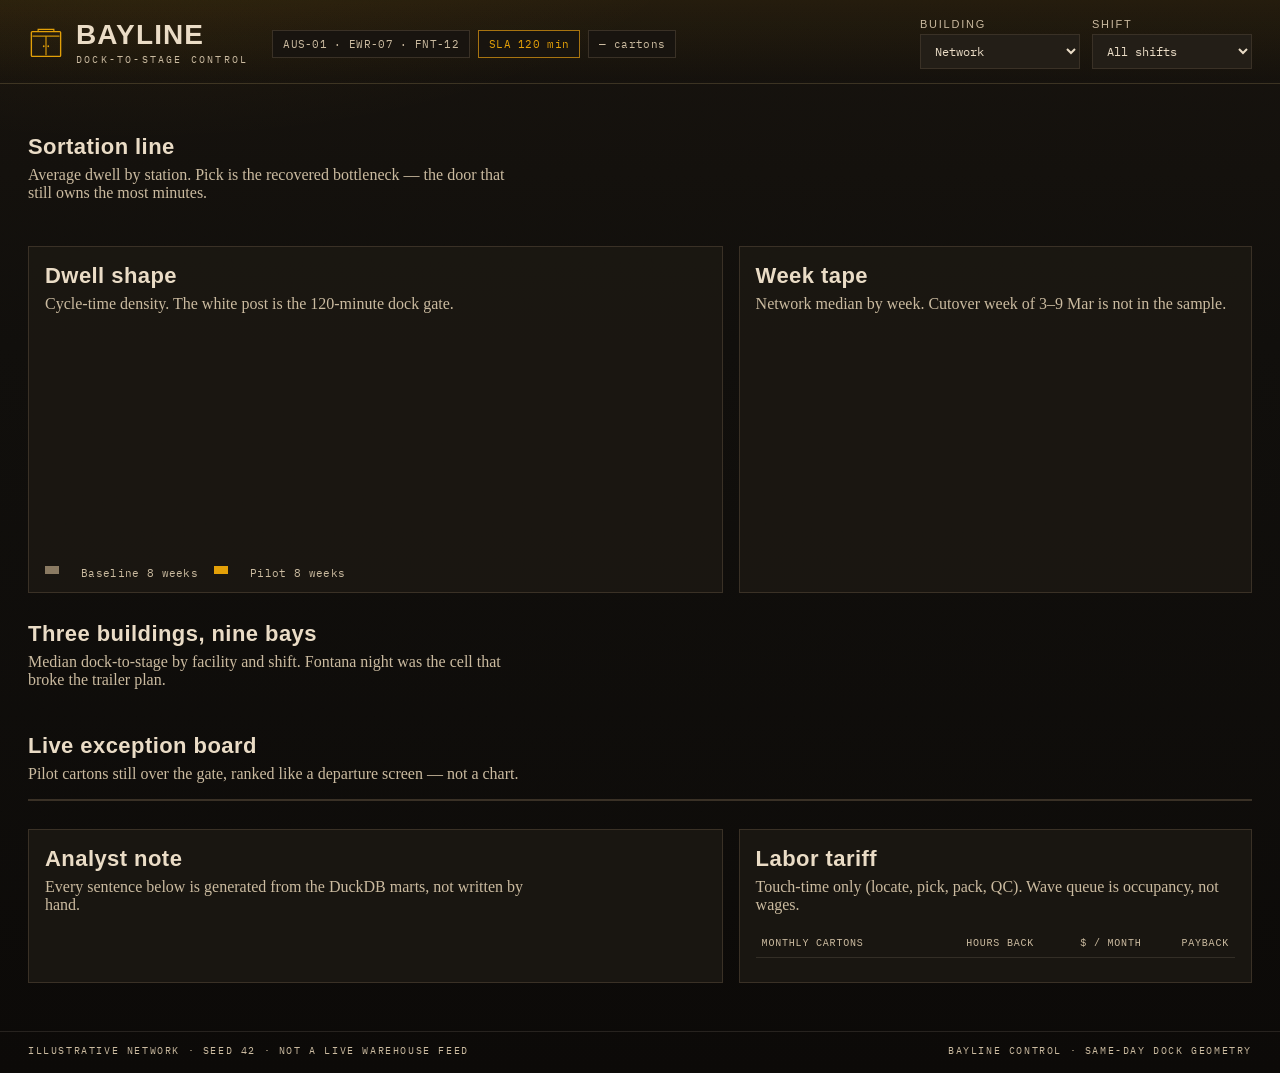
==== index.html @ 3412e3ef "Rebuild the fulfillment case as Bayline dock-to-stage control Replace the generic before/after matpl" ====
<!DOCTYPE html>
<html lang="en">
<head>
  <meta charset="utf-8" />
  <meta http-equiv="refresh" content="0; url=dashboard/" />
  <title>Bayline</title>
  <link rel="canonical" href="dashboard/" />
</head>
<body>
  <p><a href="dashboard/">Open Bayline control board</a></p>
</body>
</html>
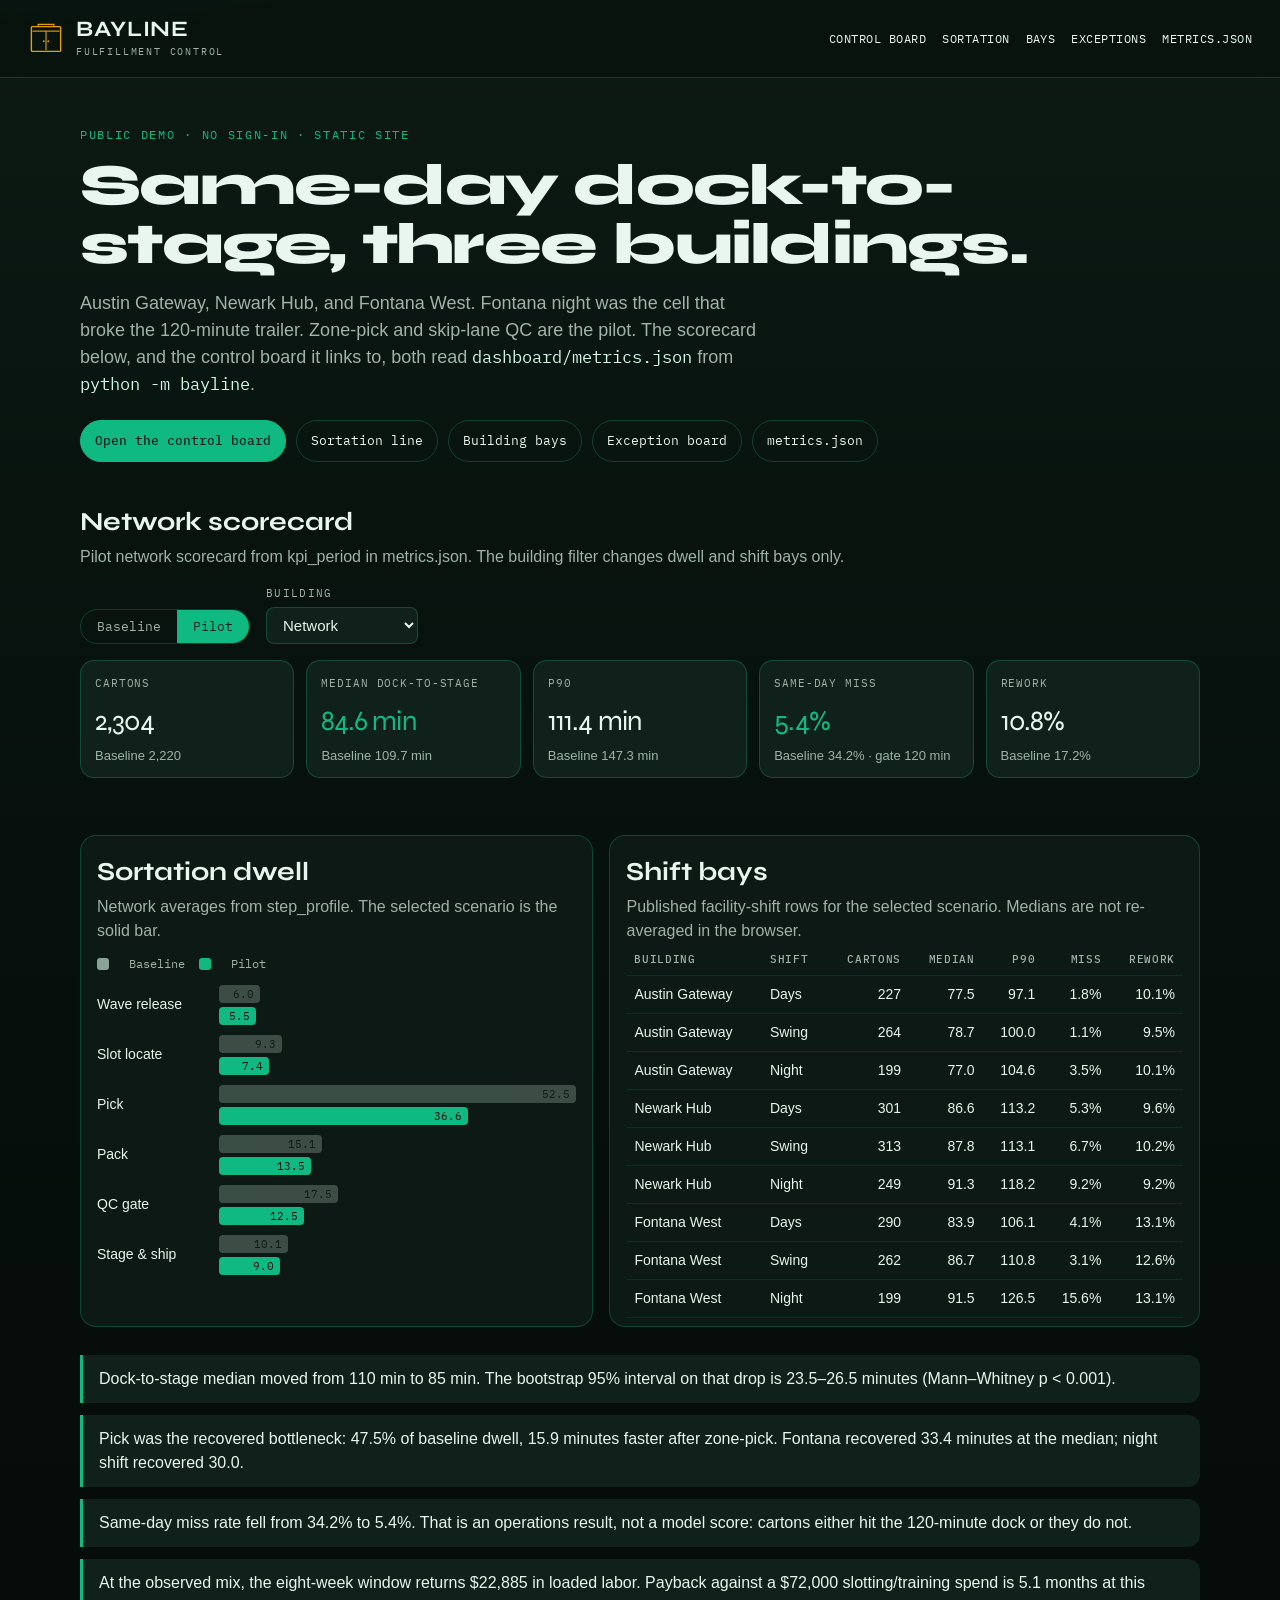
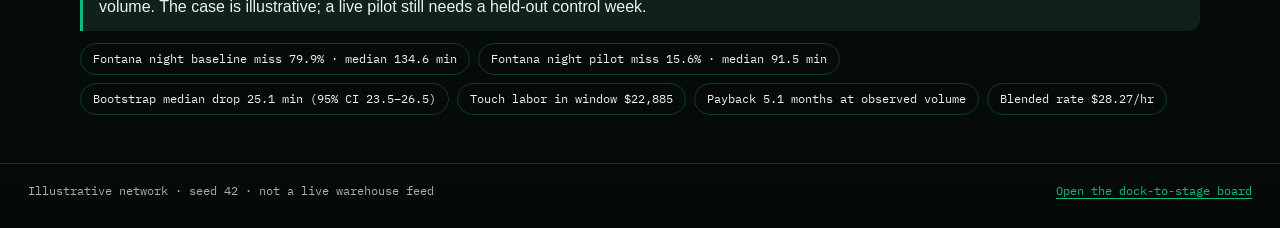
==== commit 306bdf2e: "Add a static GitHub Pages demo for the Bayline KPI board. The pages workflow rebuilds metrics with p" ====
--- a/index.html
+++ b/index.html
@@ -2,11 +2,115 @@
 <html lang="en">
 <head>
   <meta charset="utf-8" />
-  <meta http-equiv="refresh" content="0; url=dashboard/" />
-  <title>Bayline</title>
-  <link rel="canonical" href="dashboard/" />
+  <meta name="viewport" content="width=device-width, initial-scale=1" />
+  <title>Bayline — Fulfillment Control</title>
+  <meta name="description" content="Public demo of the Bayline dock-to-stage control board. No sign-in. Every figure is read from the metrics file produced by python -m bayline." />
+  <meta name="theme-color" content="#07110d" />
+  <link rel="icon" href="dashboard/assets/mark.svg" type="image/svg+xml" />
+  <link rel="preconnect" href="https://fonts.googleapis.com" />
+  <link rel="preconnect" href="https://fonts.gstatic.com" crossorigin />
+  <link href="https://fonts.googleapis.com/css2?family=IBM+Plex+Mono:wght@400;500&family=Syne:wght@700;800&display=swap" rel="stylesheet" />
+  <link rel="stylesheet" href="demo.css" />
 </head>
 <body>
-  <p><a href="dashboard/">Open Bayline control board</a></p>
+  <header class="mast">
+    <a class="brand" href="./">
+      <img src="dashboard/assets/mark.svg" alt="" width="36" height="36" />
+      <span>
+        <strong>Bayline</strong>
+        <small>Fulfillment Control</small>
+      </span>
+    </a>
+    <nav aria-label="Demo">
+      <a href="dashboard/">Control board</a>
+      <a href="dashboard/#line">Sortation</a>
+      <a href="dashboard/#floor">Bays</a>
+      <a href="dashboard/#board">Exceptions</a>
+      <a href="dashboard/metrics.json">metrics.json</a>
+    </nav>
+  </header>
+
+  <main>
+    <section class="hero">
+      <p class="eyebrow">Public demo · no sign-in · static site</p>
+      <h1>Same-day dock-to-stage, three buildings.</h1>
+      <p class="lede">
+        Austin Gateway, Newark Hub, and Fontana West. Fontana night was the cell that broke the 120-minute trailer.
+        Zone-pick and skip-lane QC are the pilot. The scorecard below, and the control board it links to, both read
+        <code>dashboard/metrics.json</code> from <code>python -m bayline</code>.
+      </p>
+      <div class="actions">
+        <a class="btn primary" href="dashboard/">Open the control board</a>
+        <a class="btn" href="dashboard/#line">Sortation line</a>
+        <a class="btn" href="dashboard/#floor">Building bays</a>
+        <a class="btn" href="dashboard/#board">Exception board</a>
+        <a class="btn" href="dashboard/metrics.json">metrics.json</a>
+      </div>
+    </section>
+
+    <section class="score" aria-labelledby="score-title">
+      <div class="section-head">
+        <h2 id="score-title">Network scorecard</h2>
+        <p id="sourceNote">Loading metrics.json…</p>
+      </div>
+      <div class="toolbar">
+        <div class="toggle" role="group" aria-label="Scenario">
+          <button type="button" id="period-baseline" data-period="baseline" aria-pressed="false">Baseline</button>
+          <button type="button" id="period-pilot" data-period="pilot" aria-pressed="true">Pilot</button>
+        </div>
+        <label class="building">Building
+          <select id="building" aria-label="Building">
+            <option value="all">Network</option>
+          </select>
+        </label>
+      </div>
+      <div class="cards" id="cards"></div>
+      <p class="status" id="status" role="status"></p>
+    </section>
+
+    <section class="split">
+      <article class="panel" aria-labelledby="dwell-title">
+        <div class="section-head">
+          <h2 id="dwell-title">Sortation dwell</h2>
+          <p id="dwellNote">Average minutes by station.</p>
+        </div>
+        <div class="legend">
+          <span class="swatch base"></span> Baseline
+          <span class="swatch pilot"></span> Pilot
+        </div>
+        <div class="steps" id="steps"></div>
+      </article>
+      <article class="panel" aria-labelledby="bay-title">
+        <div class="section-head">
+          <h2 id="bay-title">Shift bays</h2>
+          <p>Published facility-shift rows for the selected scenario. Medians are not re-averaged in the browser.</p>
+        </div>
+        <div class="table-wrap">
+          <table id="bays">
+            <thead>
+              <tr>
+                <th>Building</th>
+                <th>Shift</th>
+                <th>Cartons</th>
+                <th>Median</th>
+                <th>P90</th>
+                <th>Miss</th>
+                <th>Rework</th>
+              </tr>
+            </thead>
+            <tbody></tbody>
+          </table>
+        </div>
+      </article>
+    </section>
+
+    <section class="notes" id="notes" aria-label="Analyst note"></section>
+  </main>
+
+  <footer>
+    <span>Illustrative network · seed 42 · not a live warehouse feed</span>
+    <a href="dashboard/">Open the dock-to-stage board</a>
+  </footer>
+  <script src="demo.js"></script>
 </body>
 </html>
--- a/demo.css
+++ b/demo.css
@@ -0,0 +1,315 @@
+:root {
+  --bg: #07110d;
+  --bg-raise: #0c1914;
+  --card: #10211b;
+  --line: rgba(16, 185, 129, 0.28);
+  --text: #e8f6ef;
+  --muted: #9fb3a8;
+  --accent: #10b981;
+  --accent-ink: #04281c;
+  --baseline: #8aa399;
+  --danger: #f0b4a8;
+  --display: "Syne", "Segoe UI", sans-serif;
+  --sans: "Segoe UI", "Helvetica Neue", Helvetica, Arial, sans-serif;
+  --mono: "IBM Plex Mono", ui-monospace, monospace;
+}
+
+* { box-sizing: border-box; }
+html, body { margin: 0; min-height: 100%; }
+body {
+  background:
+    radial-gradient(900px 420px at 8% -10%, rgba(16, 185, 129, 0.16), transparent 55%),
+    linear-gradient(180deg, #0c1a14 0%, var(--bg) 38%, #050a08 100%);
+  color: var(--text);
+  font-family: var(--sans);
+  line-height: 1.5;
+}
+a { color: var(--accent); text-decoration-thickness: 1px; text-underline-offset: 3px; }
+code {
+  font-family: var(--mono);
+  font-size: 0.92em;
+  color: #d1fae5;
+}
+
+.mast {
+  display: flex;
+  justify-content: space-between;
+  gap: 20px;
+  align-items: center;
+  padding: 18px 28px;
+  border-bottom: 1px solid var(--line);
+  background: rgba(7, 17, 13, 0.72);
+  position: sticky;
+  top: 0;
+  z-index: 2;
+  backdrop-filter: blur(10px);
+}
+.brand {
+  display: flex;
+  gap: 12px;
+  align-items: center;
+  color: inherit;
+  text-decoration: none;
+}
+.brand strong {
+  display: block;
+  font-family: var(--display);
+  font-size: 22px;
+  letter-spacing: 0.04em;
+  text-transform: uppercase;
+  line-height: 1;
+}
+.brand small {
+  display: block;
+  margin-top: 4px;
+  font-family: var(--mono);
+  font-size: 10px;
+  letter-spacing: 0.18em;
+  text-transform: uppercase;
+  color: var(--muted);
+}
+nav { display: flex; flex-wrap: wrap; gap: 8px 16px; }
+nav a {
+  color: var(--text);
+  font-family: var(--mono);
+  font-size: 12px;
+  letter-spacing: 0.04em;
+  text-transform: uppercase;
+  text-decoration: none;
+}
+nav a:hover { color: var(--accent); }
+
+main { width: min(1120px, calc(100% - 32px)); margin: 0 auto; padding-bottom: 48px; }
+
+.hero { padding: 48px 0 12px; }
+.eyebrow {
+  font-family: var(--mono);
+  font-size: 12px;
+  letter-spacing: 0.14em;
+  text-transform: uppercase;
+  color: var(--accent);
+  margin: 0 0 12px;
+}
+h1 {
+  font-family: var(--display);
+  font-weight: 800;
+  font-size: clamp(36px, 5vw, 58px);
+  line-height: 1.02;
+  letter-spacing: -0.03em;
+  margin: 0 0 16px;
+  max-width: 16ch;
+}
+.lede { max-width: 68ch; color: var(--muted); font-size: 18px; margin: 0 0 22px; }
+.actions { display: flex; flex-wrap: wrap; gap: 10px; }
+.btn {
+  display: inline-flex;
+  align-items: center;
+  border: 1px solid var(--line);
+  color: var(--text);
+  text-decoration: none;
+  padding: 10px 14px;
+  border-radius: 999px;
+  font-family: var(--mono);
+  font-size: 13px;
+  background: transparent;
+}
+.btn.primary {
+  background: var(--accent);
+  color: var(--accent-ink);
+  border-color: var(--accent);
+  font-weight: 500;
+}
+.btn:hover { border-color: var(--accent); }
+
+.score, .split, .notes { margin-top: 28px; }
+.section-head h2 {
+  font-family: var(--display);
+  font-size: 26px;
+  margin: 0 0 4px;
+}
+.section-head p { margin: 0; color: var(--muted); }
+
+.toolbar {
+  display: flex;
+  flex-wrap: wrap;
+  gap: 16px;
+  align-items: end;
+  margin: 16px 0;
+}
+.toggle {
+  display: inline-flex;
+  border: 1px solid var(--line);
+  border-radius: 999px;
+  overflow: hidden;
+}
+.toggle button {
+  appearance: none;
+  border: 0;
+  background: transparent;
+  color: var(--muted);
+  font-family: var(--mono);
+  font-size: 13px;
+  padding: 8px 16px;
+  cursor: pointer;
+}
+.toggle button[aria-pressed="true"] {
+  background: var(--accent);
+  color: var(--accent-ink);
+}
+.building {
+  display: grid;
+  gap: 6px;
+  font-family: var(--mono);
+  font-size: 11px;
+  letter-spacing: 0.12em;
+  text-transform: uppercase;
+  color: var(--muted);
+}
+.building select {
+  background: var(--card);
+  color: var(--text);
+  border: 1px solid var(--line);
+  border-radius: 8px;
+  padding: 8px 12px;
+  font-family: var(--sans);
+  font-size: 15px;
+  letter-spacing: 0;
+  text-transform: none;
+}
+
+.cards {
+  display: grid;
+  grid-template-columns: repeat(5, 1fr);
+  gap: 12px;
+}
+.card {
+  background: var(--card);
+  border: 1px solid var(--line);
+  border-radius: 14px;
+  padding: 14px 14px 12px;
+  min-height: 112px;
+}
+.card .k {
+  font-family: var(--mono);
+  font-size: 11px;
+  letter-spacing: 0.08em;
+  text-transform: uppercase;
+  color: var(--muted);
+}
+.card .v {
+  font-family: var(--display);
+  font-size: 28px;
+  margin: 8px 0 4px;
+  letter-spacing: -0.03em;
+}
+.card .s { color: var(--muted); font-size: 13px; margin: 0; }
+.card.hot .v { color: var(--accent); }
+
+.status { min-height: 1.2em; color: var(--danger); font-family: var(--mono); font-size: 13px; }
+
+.split { display: grid; grid-template-columns: 1fr 1.15fr; gap: 16px; }
+.panel {
+  background: var(--bg-raise);
+  border: 1px solid var(--line);
+  border-radius: 16px;
+  padding: 16px 16px 8px;
+}
+.legend {
+  display: flex;
+  gap: 14px;
+  align-items: center;
+  margin: 12px 0;
+  color: var(--muted);
+  font-family: var(--mono);
+  font-size: 12px;
+}
+.swatch {
+  width: 12px;
+  height: 12px;
+  border-radius: 3px;
+  display: inline-block;
+  margin-right: 6px;
+}
+.swatch.base { background: var(--baseline); }
+.swatch.pilot { background: var(--accent); }
+
+.step { display: grid; grid-template-columns: 112px 1fr; gap: 10px; align-items: center; margin-bottom: 10px; }
+.step-name { font-size: 14px; }
+.bars { display: grid; gap: 4px; }
+.bar {
+  height: 18px;
+  border-radius: 4px;
+  min-width: 2px;
+  display: flex;
+  align-items: center;
+  justify-content: flex-end;
+  padding-right: 6px;
+  font-family: var(--mono);
+  font-size: 11px;
+  color: #04140e;
+}
+.bar.baseline { background: var(--baseline); color: #10211b; }
+.bar.pilot { background: var(--accent); }
+.bar.dim { opacity: 0.38; }
+.steps { padding-bottom: 8px; }
+
+.table-wrap { overflow-x: auto; }
+table { width: 100%; border-collapse: collapse; font-size: 14px; }
+th, td { text-align: right; padding: 8px 8px; border-bottom: 1px solid rgba(16, 185, 129, 0.14); white-space: nowrap; }
+th:first-child, td:first-child, th:nth-child(2), td:nth-child(2) { text-align: left; }
+th {
+  font-family: var(--mono);
+  font-size: 11px;
+  letter-spacing: 0.06em;
+  text-transform: uppercase;
+  color: var(--muted);
+  font-weight: 500;
+}
+
+.notes {
+  display: grid;
+  gap: 12px;
+}
+.note {
+  background: var(--card);
+  border-left: 3px solid var(--accent);
+  border-radius: 0 12px 12px 0;
+  padding: 12px 16px;
+  margin: 0;
+}
+.facts {
+  display: flex;
+  flex-wrap: wrap;
+  gap: 8px;
+}
+.fact {
+  border: 1px solid var(--line);
+  border-radius: 999px;
+  padding: 6px 12px;
+  font-family: var(--mono);
+  font-size: 12px;
+  color: var(--text);
+}
+
+footer {
+  display: flex;
+  justify-content: space-between;
+  gap: 12px;
+  flex-wrap: wrap;
+  padding: 18px 28px 28px;
+  color: var(--muted);
+  font-family: var(--mono);
+  font-size: 12px;
+  border-top: 1px solid var(--line);
+}
+
+@media (max-width: 900px) {
+  .mast { flex-direction: column; align-items: flex-start; position: static; }
+  .cards { grid-template-columns: 1fr 1fr; }
+  .split { grid-template-columns: 1fr; }
+  .step { grid-template-columns: 1fr; }
+}
+@media (max-width: 560px) {
+  .cards { grid-template-columns: 1fr; }
+  main { width: min(1120px, calc(100% - 20px)); }
+}
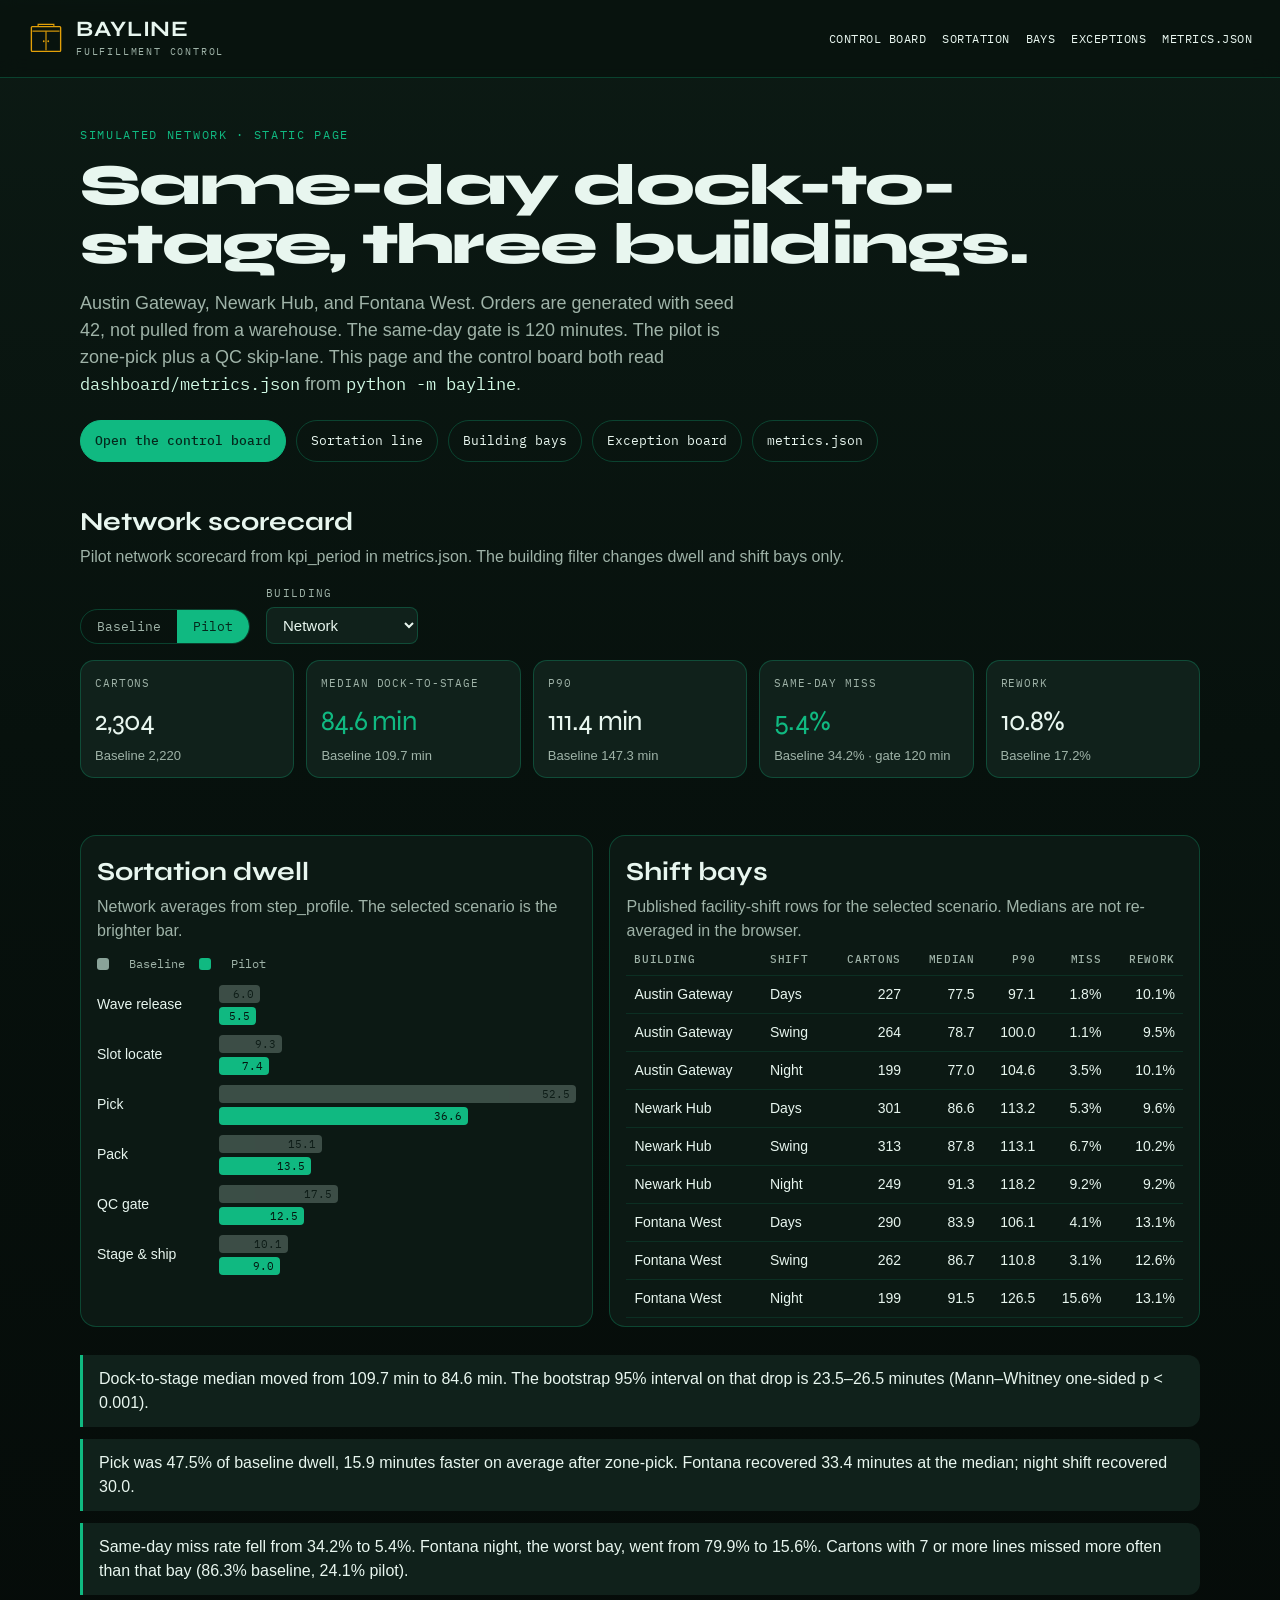
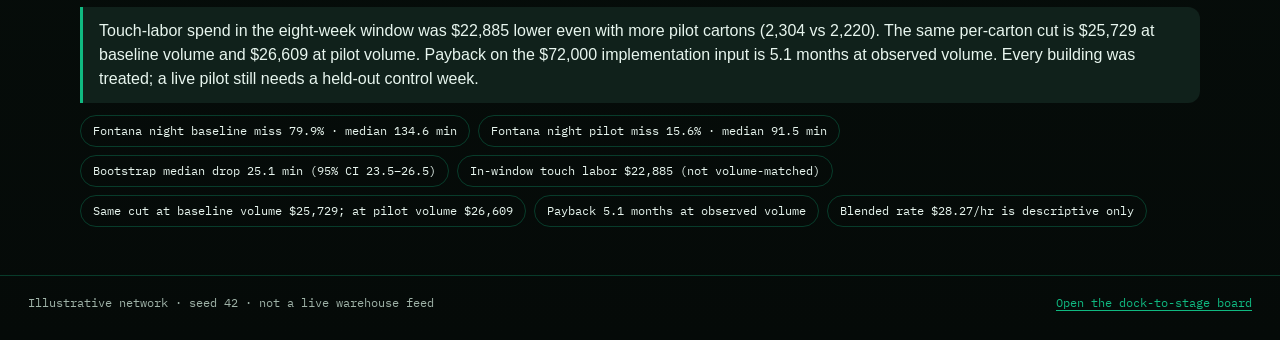
==== commit 8ab12458: "Clean up the portfolio writeup The README was written like an interview pitch. It now says the order" ====
--- a/index.html
+++ b/index.html
@@ -4,7 +4,7 @@
   <meta charset="utf-8" />
   <meta name="viewport" content="width=device-width, initial-scale=1" />
   <title>Bayline — Fulfillment Control</title>
-  <meta name="description" content="Public demo of the Bayline dock-to-stage control board. No sign-in. Every figure is read from the metrics file produced by python -m bayline." />
+  <meta name="description" content="Bayline dock-to-stage board for a simulated three-building network. Figures are read from dashboard/metrics.json." />
   <meta name="theme-color" content="#07110d" />
   <link rel="icon" href="dashboard/assets/mark.svg" type="image/svg+xml" />
   <link rel="preconnect" href="https://fonts.googleapis.com" />
@@ -32,12 +32,12 @@
 
   <main>
     <section class="hero">
-      <p class="eyebrow">Public demo · no sign-in · static site</p>
+      <p class="eyebrow">Simulated network · static page</p>
       <h1>Same-day dock-to-stage, three buildings.</h1>
       <p class="lede">
-        Austin Gateway, Newark Hub, and Fontana West. Fontana night was the cell that broke the 120-minute trailer.
-        Zone-pick and skip-lane QC are the pilot. The scorecard below, and the control board it links to, both read
-        <code>dashboard/metrics.json</code> from <code>python -m bayline</code>.
+        Austin Gateway, Newark Hub, and Fontana West. Orders are generated with seed 42, not pulled from a warehouse.
+        The same-day gate is 120 minutes. The pilot is zone-pick plus a QC skip-lane. This page and the control board
+        both read <code>dashboard/metrics.json</code> from <code>python -m bayline</code>.
       </p>
       <div class="actions">
         <a class="btn primary" href="dashboard/">Open the control board</a>
